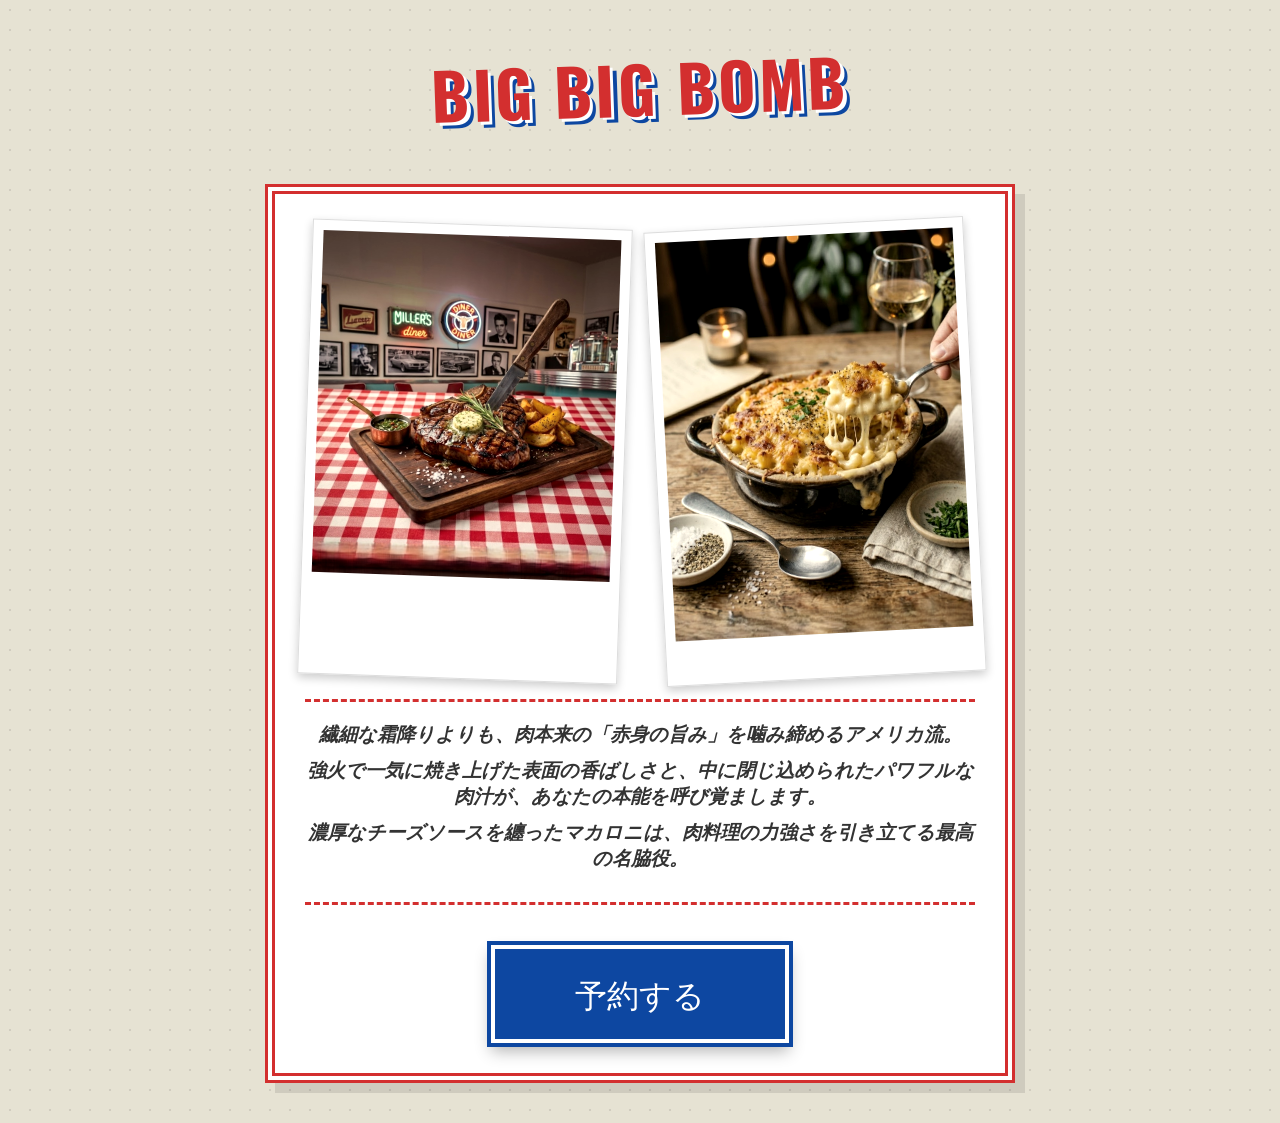
==== day1/index.html @ 9ec78b5b "first commit" ====
<!DOCTYPE html>

<html lang="ja">

<head>

    <meta charset="UTF-8">

    <meta name="viewport" content="width=device-width, initial-scale=1.0">

    <title>Big Big Bomb</title>

    <link rel="stylesheet" href="style.css">

</head>

<body>



    <header>

        <h1>Big Big Bomb</h1>

    </header>



    <main>

        <section class="image-gallery">

            <div class="image-item">

                <img src="stake.png" alt="ギャラリー画像1">

            </div>

            <div class="image-item">

                <img src="kihuyfy.png" alt="ギャラリー画像2">

            </div>

        </section>



        <section class="description">

            <p>繊細な霜降りよりも、肉本来の「赤身の旨み」を噛み締めるアメリカ流。</p>

            <p>強火で一気に焼き上げた表面の香ばしさと、中に閉じ込められたパワフルな肉汁が、あなたの本能を呼び覚まします。</p>

            <p>濃厚なチーズソースを纏ったマカロニは、肉料理の力強さを引き立てる最高の名脇役。</p>

        </section>



        <section class="cta">

            <a href="#" class="btn-reservation">予約する</a>

        </section>

    </main>



</body>

</html>
---- day1/style.css ----
/* Google Fontsなどでよく使われる、力強いサンセリフ体とヴィンテージ感を意識 */
@import url('https://fonts.googleapis.com/css2?family=Oswald:wght@700&family=Permanent+Marker&display=swap');

* {
    box-sizing: border-box;
    margin: 0;
    padding: 0;
}

body {
    /* アメリカンダイナーらしいチェッカーフラッグやヴィンテージ感を意識した背景 */
    background-color: #e6e2d3;
    background-image: radial-gradient(#d1ccc0 1px, transparent 1px);
    background-size: 20px 20px;
    font-family: 'Arial Black', sans-serif;
    color: #222;
    padding: 40px 20px;
}

/* ヘッダー：ネオンサイン風 */
header {
    text-align: center;
    margin-bottom: 50px;
}

header h1 {
    font-family: 'Oswald', sans-serif;
    font-size: 4rem;
    color: #d32f2f; /* アメリカン・レッド */
    text-transform: uppercase;
    text-shadow: 3px 3px 0px #fff, 6px 6px 0px #0d47a1; /* 立体感と紺色 */
    letter-spacing: 0.05em;
    transform: rotate(-2deg); /* 少し傾けてラフさを演出 */
}

main {
    max-width: 750px;
    margin: 0 auto;
    background: #fff;
    padding: 30px;
    border: 10px double #d32f2f; /* 二重線のフレーム */
    box-shadow: 10px 10px 0px rgba(0,0,0,0.1);
}

/* 画像ギャラリー：ポラロイド写真風 */
.image-gallery {
    display: flex;
    gap: 30px;
    margin-bottom: 20px;
}

.image-item {
    flex: 1;
    background: #fff;
    padding: 10px 10px 40px 10px; /* 下側に余白を作ってポラロイド風に */
    box-shadow: 0 4px 10px rgba(0,0,0,0.2);
    border: 1px solid #ddd;
    transform: rotate(2deg);
}

.image-item:nth-child(even) {
    transform: rotate(-3deg); /* 交互に傾ける */
}

.image-item img {
    width: 100%;
    height: auto;
    filter: sepia(20%) contrast(110%); /* 少しヴィンテージ風の加工 */
}

/* 説明文：看板のメニュー風 */
.description {
    text-align: center;
    margin-bottom: 40px;
    border-top: 3px dashed #d32f2f;
    border-bottom: 3px dashed #d32f2f;
    padding: 20px 0;
}

.description p {
    font-family: 'Georgia', serif;
    font-style: italic;
    font-weight: bold;
    font-size: 1.2rem;
    color: #333;
    margin-bottom: 10px;
}

/* 予約ボタン：ダイナーの看板風 */
.cta {
    text-align: center;
}

.btn-reservation {
    display: inline-block;
    background-color: #0d47a1; /* アメリカン・ブルー */
    color: #fff;
    font-family: 'Oswald', sans-serif;
    font-size: 2rem;
    padding: 20px 80px;
    text-decoration: none;
    text-transform: uppercase;
    border: 4px solid #fff;
    outline: 4px solid #0d47a1;
    border-radius: 0; /* 角はあえて丸めない */
    box-shadow: 0 8px 15px rgba(0,0,0,0.3);
    transition: transform 0.1s;
}

.btn-reservation:hover {
    background-color: #d32f2f;
    outline-color: #d32f2f;
    transform: scale(1.05);
}

.btn-reservation:active {
    transform: translateY(4px);
}

/* モバイル対応 */
@media (max-width: 600px) {
    header h1 {
        font-size: 2.5rem;
    }
    .image-gallery {
        flex-direction: column;
    }
    .image-item {
        transform: none !important;
    }
}
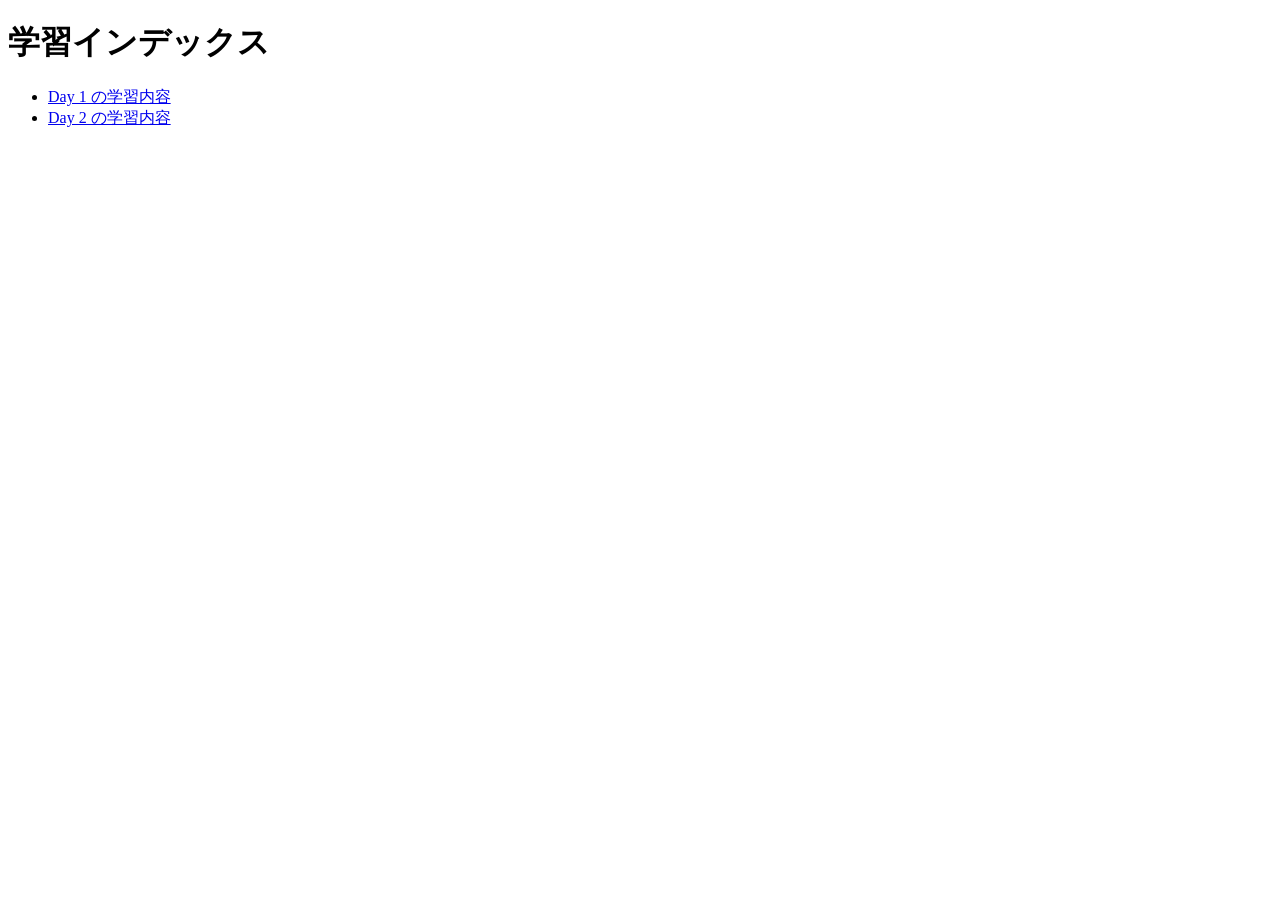
==== commit 19997218: "ここにメッセージを書く" ====
--- a/day1/index.html
+++ b/day1/index.html
@@ -1,73 +1,14 @@
 <!DOCTYPE html>
-
 <html lang="ja">
-
 <head>
-
     <meta charset="UTF-8">
-
-    <meta name="viewport" content="width=device-width, initial-scale=1.0">
-
-    <title>Big Big Bomb</title>
-
-    <link rel="stylesheet" href="style.css">
-
+    <title>Index</title>
 </head>
-
 <body>
-
-
-
-    <header>
-
-        <h1>Big Big Bomb</h1>
-
-    </header>
-
-
-
-    <main>
-
-        <section class="image-gallery">
-
-            <div class="image-item">
-
-                <img src="stake.png" alt="ギャラリー画像1">
-
-            </div>
-
-            <div class="image-item">
-
-                <img src="kihuyfy.png" alt="ギャラリー画像2">
-
-            </div>
-
-        </section>
-
-
-
-        <section class="description">
-
-            <p>繊細な霜降りよりも、肉本来の「赤身の旨み」を噛み締めるアメリカ流。</p>
-
-            <p>強火で一気に焼き上げた表面の香ばしさと、中に閉じ込められたパワフルな肉汁が、あなたの本能を呼び覚まします。</p>
-
-            <p>濃厚なチーズソースを纏ったマカロニは、肉料理の力強さを引き立てる最高の名脇役。</p>
-
-        </section>
-
-
-
-        <section class="cta">
-
-            <a href="#" class="btn-reservation">予約する</a>
-
-        </section>
-
-    </main>
-
-
-
+    <h1>学習インデックス</h1>
+    <ul>
+        <li><a href="day1/index.html">Day 1 の学習内容</a></li>
+        <li><a href="day2/index.html">Day 2 の学習内容</a></li>
+    </ul>
 </body>
-
 </html>
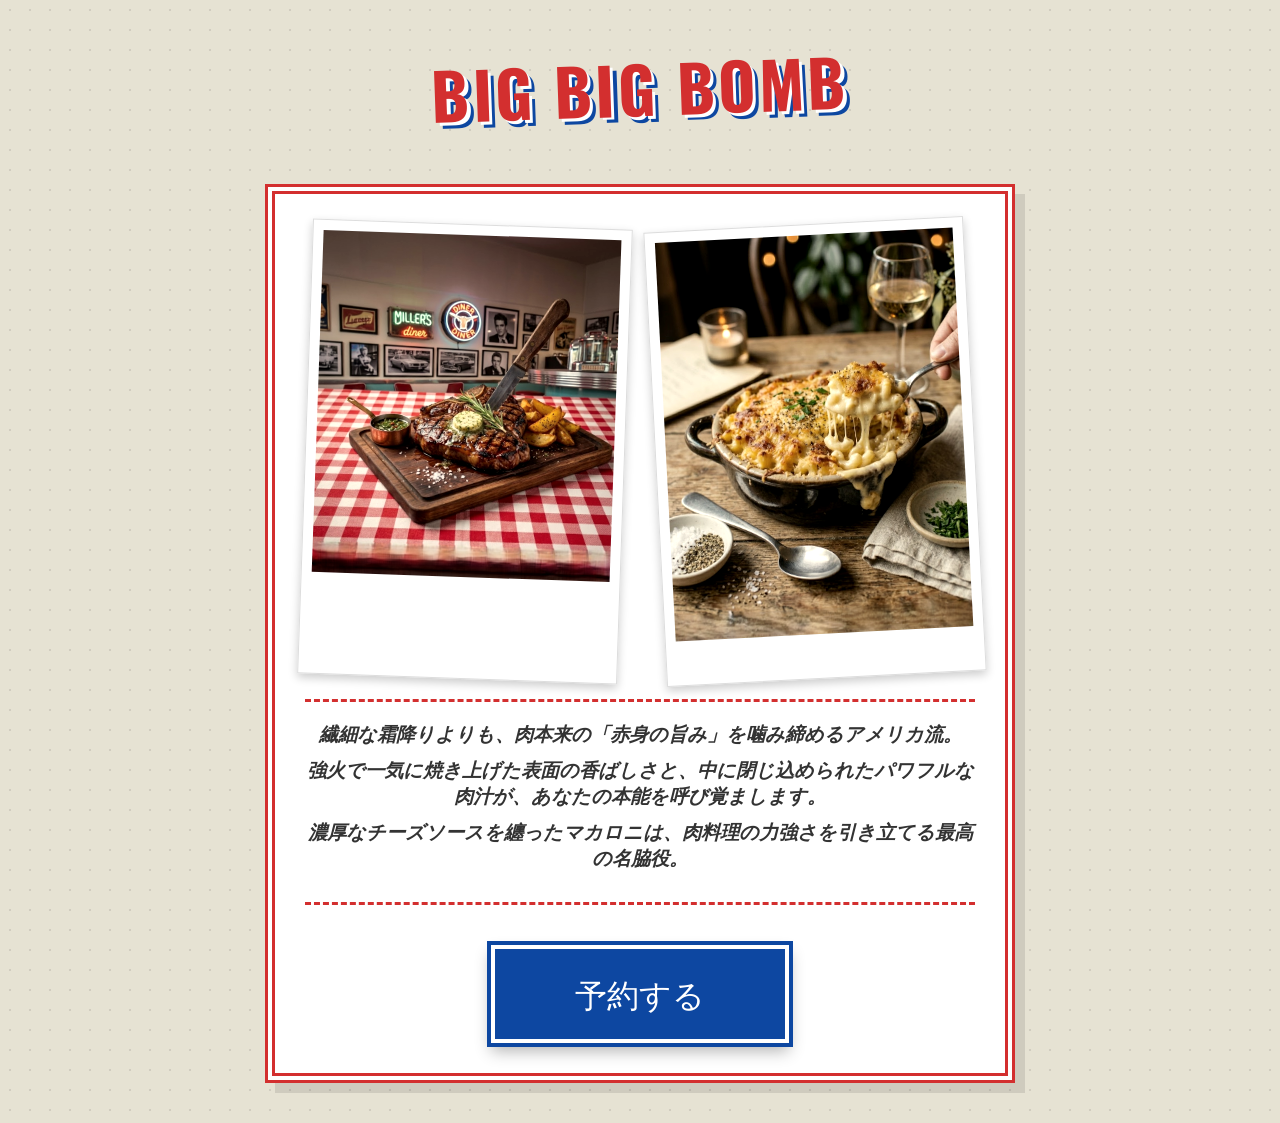
==== commit 1711bf56: "ここにメッセージを書く" ====
--- a/day1/index.html
+++ b/day1/index.html
@@ -1,14 +1,73 @@
 <!DOCTYPE html>
+
 <html lang="ja">
+
 <head>
+
     <meta charset="UTF-8">
-    <title>Index</title>
+
+    <meta name="viewport" content="width=device-width, initial-scale=1.0">
+
+    <title>Big Big Bomb</title>
+
+    <link rel="stylesheet" href="style.css">
+
 </head>
+
 <body>
-    <h1>学習インデックス</h1>
-    <ul>
-        <li><a href="day1/index.html">Day 1 の学習内容</a></li>
-        <li><a href="day2/index.html">Day 2 の学習内容</a></li>
-    </ul>
+
+
+
+    <header>
+
+        <h1>Big Big Bomb</h1>
+
+    </header>
+
+
+
+    <main>
+
+        <section class="image-gallery">
+
+            <div class="image-item">
+
+                <img src="stake.png" alt="ギャラリー画像1">
+
+            </div>
+
+            <div class="image-item">
+
+                <img src="kihuyfy.png" alt="ギャラリー画像2">
+
+            </div>
+
+        </section>
+
+
+
+        <section class="description">
+
+            <p>繊細な霜降りよりも、肉本来の「赤身の旨み」を噛み締めるアメリカ流。</p>
+
+            <p>強火で一気に焼き上げた表面の香ばしさと、中に閉じ込められたパワフルな肉汁が、あなたの本能を呼び覚まします。</p>
+
+            <p>濃厚なチーズソースを纏ったマカロニは、肉料理の力強さを引き立てる最高の名脇役。</p>
+
+        </section>
+
+
+
+        <section class="cta">
+
+            <a href="#" class="btn-reservation">予約する</a>
+
+        </section>
+
+    </main>
+
+
+
 </body>
+
 </html>
--- a/day1/style.css
+++ b/day1/style.css
@@ -0,0 +1,131 @@
+/* Google Fontsなどでよく使われる、力強いサンセリフ体とヴィンテージ感を意識 */
+@import url('https://fonts.googleapis.com/css2?family=Oswald:wght@700&family=Permanent+Marker&display=swap');
+
+* {
+    box-sizing: border-box;
+    margin: 0;
+    padding: 0;
+}
+
+body {
+    /* アメリカンダイナーらしいチェッカーフラッグやヴィンテージ感を意識した背景 */
+    background-color: #e6e2d3;
+    background-image: radial-gradient(#d1ccc0 1px, transparent 1px);
+    background-size: 20px 20px;
+    font-family: 'Arial Black', sans-serif;
+    color: #222;
+    padding: 40px 20px;
+}
+
+/* ヘッダー：ネオンサイン風 */
+header {
+    text-align: center;
+    margin-bottom: 50px;
+}
+
+header h1 {
+    font-family: 'Oswald', sans-serif;
+    font-size: 4rem;
+    color: #d32f2f; /* アメリカン・レッド */
+    text-transform: uppercase;
+    text-shadow: 3px 3px 0px #fff, 6px 6px 0px #0d47a1; /* 立体感と紺色 */
+    letter-spacing: 0.05em;
+    transform: rotate(-2deg); /* 少し傾けてラフさを演出 */
+}
+
+main {
+    max-width: 750px;
+    margin: 0 auto;
+    background: #fff;
+    padding: 30px;
+    border: 10px double #d32f2f; /* 二重線のフレーム */
+    box-shadow: 10px 10px 0px rgba(0,0,0,0.1);
+}
+
+/* 画像ギャラリー：ポラロイド写真風 */
+.image-gallery {
+    display: flex;
+    gap: 30px;
+    margin-bottom: 20px;
+}
+
+.image-item {
+    flex: 1;
+    background: #fff;
+    padding: 10px 10px 40px 10px; /* 下側に余白を作ってポラロイド風に */
+    box-shadow: 0 4px 10px rgba(0,0,0,0.2);
+    border: 1px solid #ddd;
+    transform: rotate(2deg);
+}
+
+.image-item:nth-child(even) {
+    transform: rotate(-3deg); /* 交互に傾ける */
+}
+
+.image-item img {
+    width: 100%;
+    height: auto;
+    filter: sepia(20%) contrast(110%); /* 少しヴィンテージ風の加工 */
+}
+
+/* 説明文：看板のメニュー風 */
+.description {
+    text-align: center;
+    margin-bottom: 40px;
+    border-top: 3px dashed #d32f2f;
+    border-bottom: 3px dashed #d32f2f;
+    padding: 20px 0;
+}
+
+.description p {
+    font-family: 'Georgia', serif;
+    font-style: italic;
+    font-weight: bold;
+    font-size: 1.2rem;
+    color: #333;
+    margin-bottom: 10px;
+}
+
+/* 予約ボタン：ダイナーの看板風 */
+.cta {
+    text-align: center;
+}
+
+.btn-reservation {
+    display: inline-block;
+    background-color: #0d47a1; /* アメリカン・ブルー */
+    color: #fff;
+    font-family: 'Oswald', sans-serif;
+    font-size: 2rem;
+    padding: 20px 80px;
+    text-decoration: none;
+    text-transform: uppercase;
+    border: 4px solid #fff;
+    outline: 4px solid #0d47a1;
+    border-radius: 0; /* 角はあえて丸めない */
+    box-shadow: 0 8px 15px rgba(0,0,0,0.3);
+    transition: transform 0.1s;
+}
+
+.btn-reservation:hover {
+    background-color: #d32f2f;
+    outline-color: #d32f2f;
+    transform: scale(1.05);
+}
+
+.btn-reservation:active {
+    transform: translateY(4px);
+}
+
+/* モバイル対応 */
+@media (max-width: 600px) {
+    header h1 {
+        font-size: 2.5rem;
+    }
+    .image-gallery {
+        flex-direction: column;
+    }
+    .image-item {
+        transform: none !important;
+    }
+}
